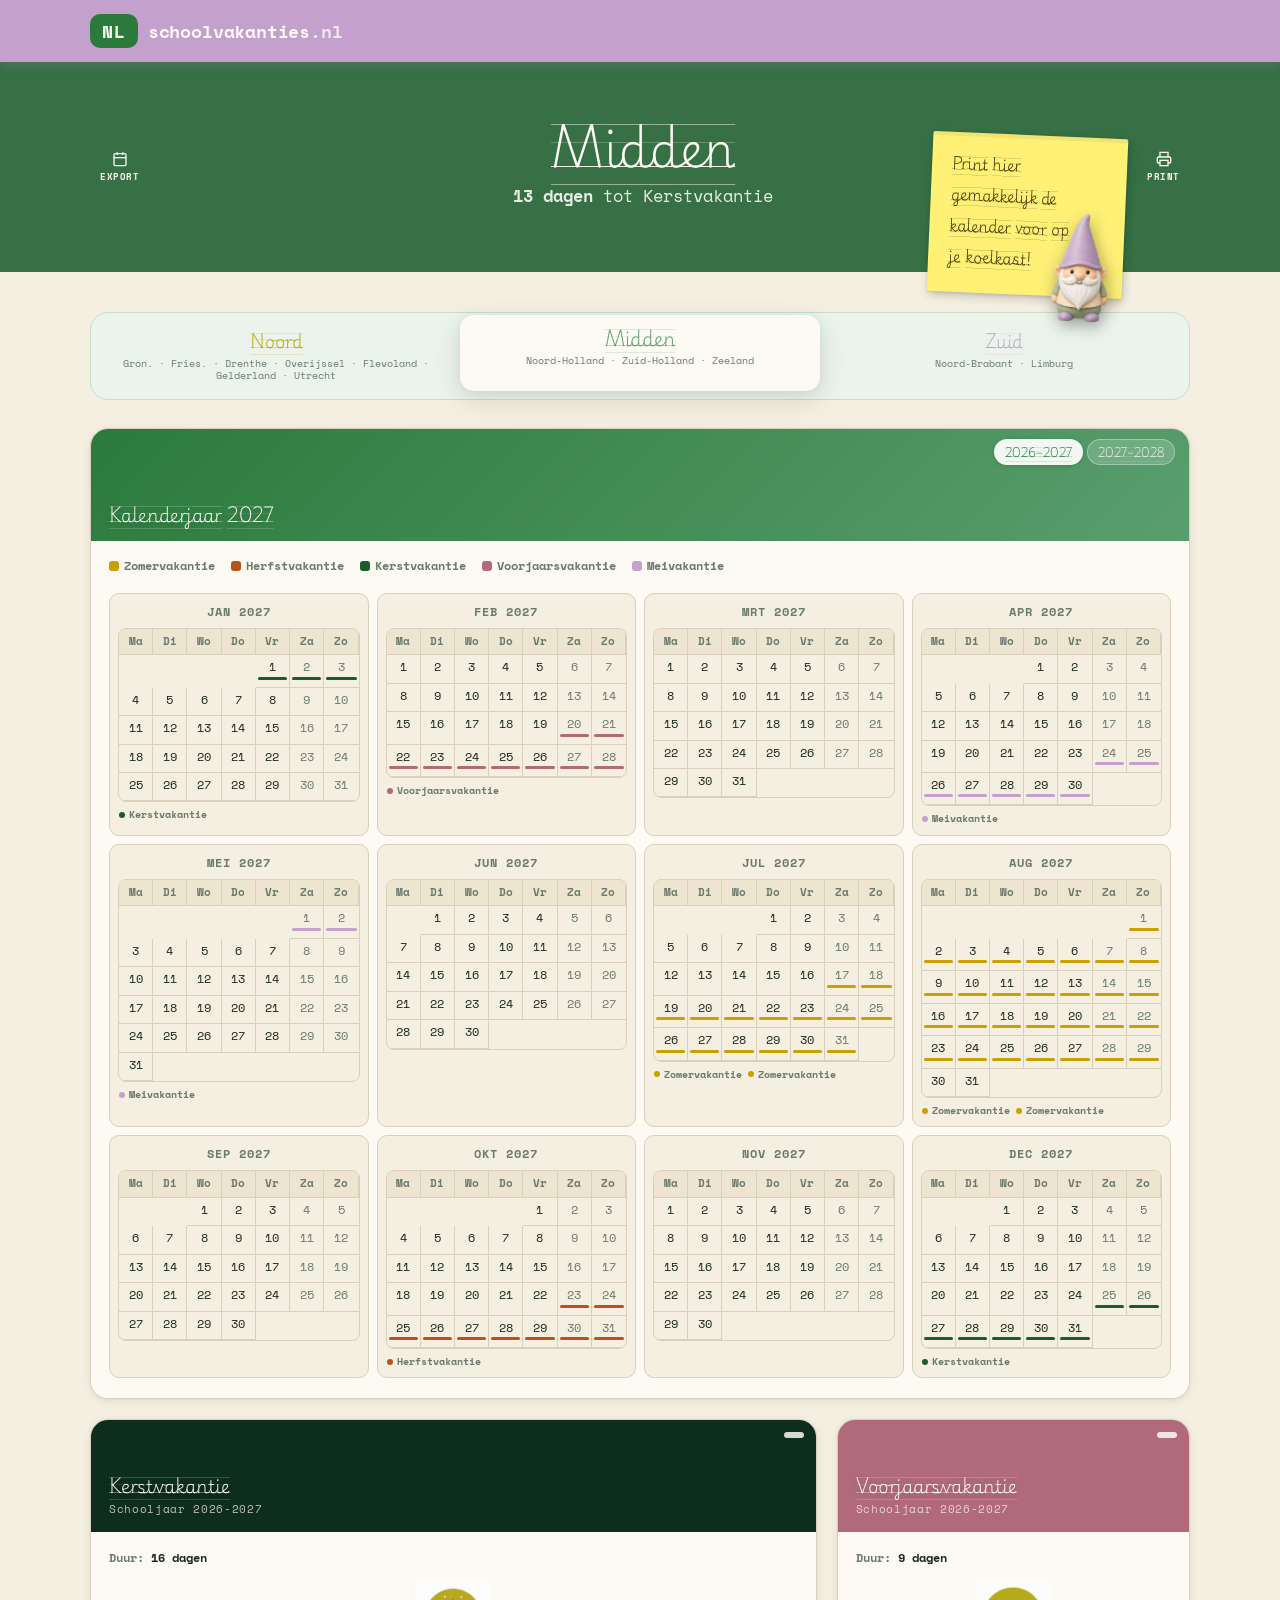
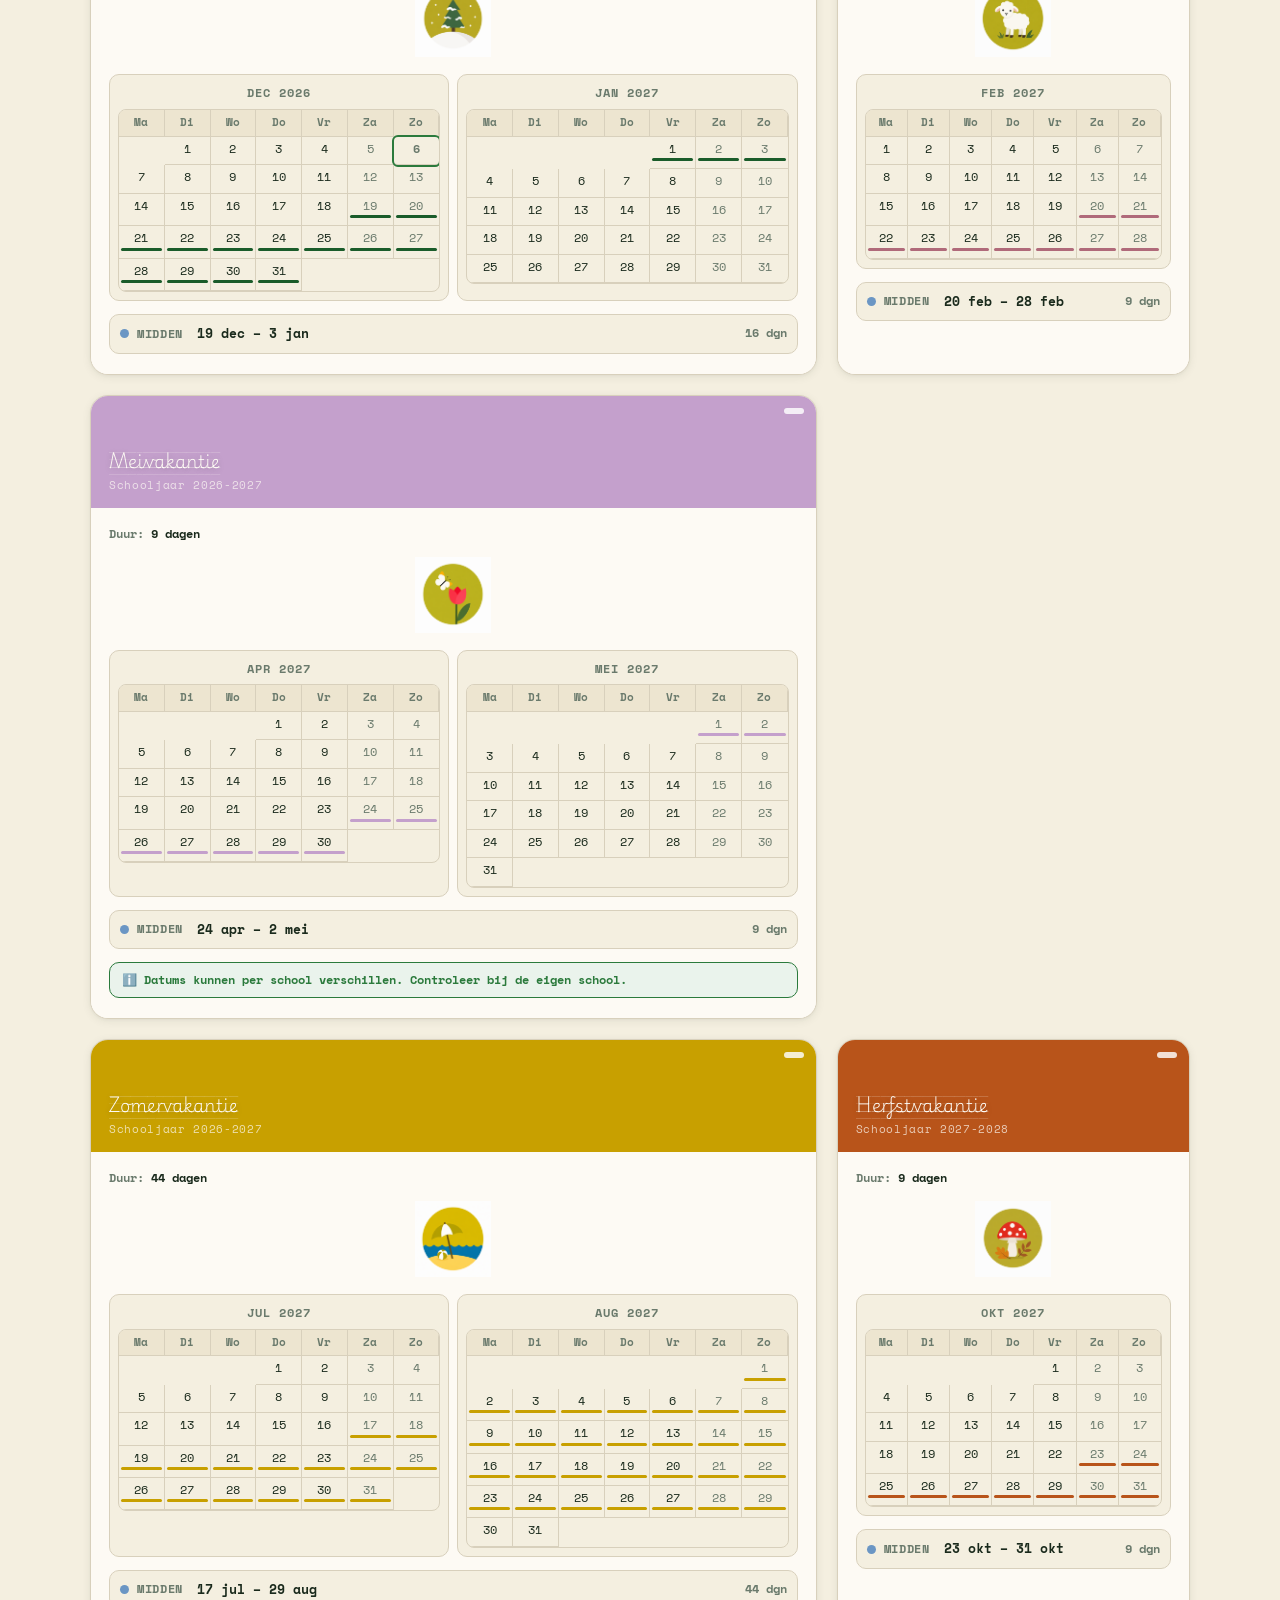
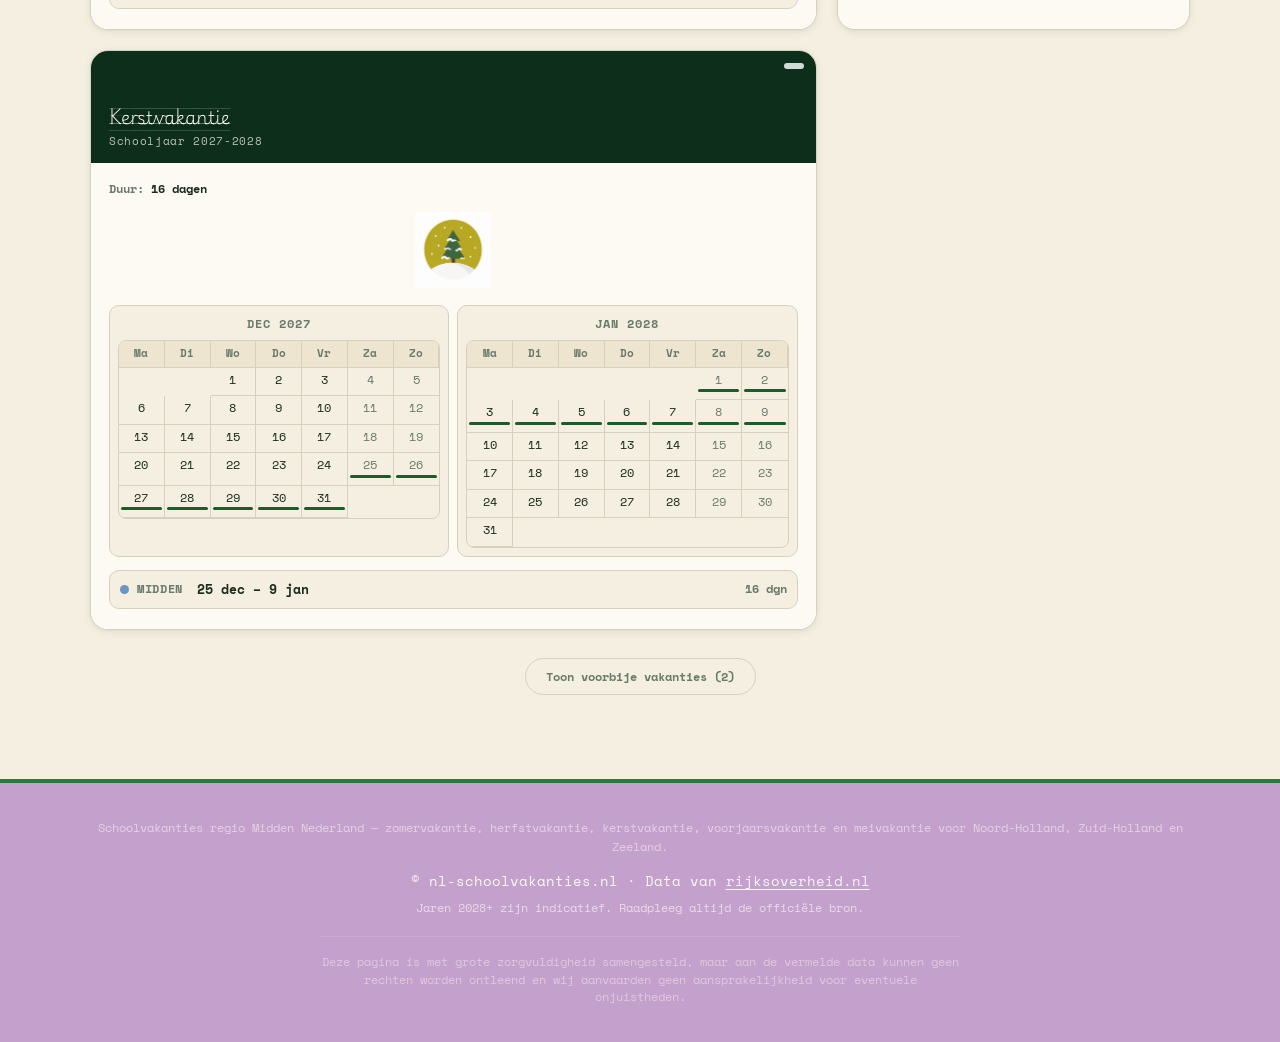
==== midden.html @ 9c5df5be "SEO: aparte regio-pagina's noord.html, midden.html, zuidd.html en sitemap bijgewerkt Co-Authored-By:" ====
<!DOCTYPE html>
<html lang="nl">
<head>
    <meta charset="UTF-8">
    <meta name="viewport" content="width=device-width, initial-scale=1.0">
    <title>Schoolvakanties Midden Nederland 2025-2026 | Noord-Holland, Zuid-Holland, Zeeland</title>
    <meta name="description" content="Alle schoolvakanties voor regio Midden Nederland (Noord-Holland, Zuid-Holland, Zeeland) voor 2025-2026. Met afteltimer en agenda-export.">
    <link rel="canonical" href="https://www.nl-schoolvakanties.nl/midden.html">
    <meta property="og:type" content="website">
    <meta property="og:url" content="https://www.nl-schoolvakanties.nl/midden.html">
    <meta property="og:title" content="Schoolvakanties Midden Nederland 2025-2026">
    <meta property="og:description" content="Schoolvakanties voor regio Midden: Noord-Holland, Zuid-Holland en Zeeland. Zomervakantie, herfstvakantie, kerstvakantie en meer.">
    <meta property="og:image" content="https://www.nl-schoolvakanties.nl/images/icons_seasons/MagnetGnomePastel.png">
    <meta property="og:locale" content="nl_NL">
    <meta name="twitter:card" content="summary">
    <meta name="twitter:title" content="Schoolvakanties Midden Nederland 2025-2026">
    <meta name="twitter:description" content="Schoolvakanties regio Midden: Noord-Holland, Zuid-Holland en Zeeland.">
    <link rel="preconnect" href="https://fonts.googleapis.com">
    <link rel="preconnect" href="https://fonts.gstatic.com" crossorigin>
    <link href="https://fonts.googleapis.com/css2?family=Playwrite+GB+J+Guides:ital@0;1&family=Space+Mono:ital,wght@0,400;0,700;1,400;1,700&display=swap" rel="stylesheet">
    <link rel="stylesheet" href="style.css">
    <script type="application/ld+json">
    {
      "@context": "https://schema.org",
      "@type": "WebPage",
      "name": "Schoolvakanties Midden Nederland 2025-2026",
      "url": "https://www.nl-schoolvakanties.nl/midden.html",
      "description": "Alle schoolvakanties voor regio Midden Nederland voor 2025-2026.",
      "inLanguage": "nl"
    }
    </script>
    <script>window.__defaultRegion = 'midden';</script>
</head>
<body>

<!-- ── Header ──────────────────────────────────────── -->
<header class="header no-print">
    <div class="nav container">
        <a class="logo" href="index.html">
            <span class="logo-mark">NL</span>
            <span class="logo-text">schoolvakanties<span class="logo-tld">.nl</span></span>
        </a>
    </div>
</header>

<!-- Export panel -->
<div class="export-panel no-print" id="export-panel" hidden>
    <div class="export-inner">
        <div class="export-head">
            <strong>📅 Exporteer naar agenda (.ics)</strong>
            <button class="export-close" id="export-close">✕</button>
        </div>
        <label class="export-label">Schooljaar
            <select id="export-year-sel"></select>
        </label>
        <div class="export-btns">
            <button class="ebtn ebtn-alle" data-region="alle"><img src="images/icons_seasons/IconFlag.png" class="ebtn-icon" alt="">Alle regio's</button>
            <button class="ebtn ebtn-noord" data-region="noord"><img src="images/icons_seasons/IconFlag.png" class="ebtn-icon" alt="">Noord</button>
            <button class="ebtn ebtn-midden" data-region="midden"><img src="images/icons_seasons/IconFlag.png" class="ebtn-icon" alt="">Midden</button>
            <button class="ebtn ebtn-zuidd" data-region="zuidd"><img src="images/icons_seasons/IconFlag.png" class="ebtn-icon" alt="">Zuid</button>
        </div>
        <p class="export-hint">Importeer het .ics bestand in Google Agenda, Outlook of Apple Agenda.</p>
    </div>
</div>

<!-- ── Hero / Countdown ────────────────────────────── -->
<div class="hero no-print">
    <div class="hero-inner container">
        <button class="rbtn-action" id="btn-export" title="Exporteer naar agenda">
            <svg width="16" height="16" viewBox="0 0 24 24" fill="none" stroke="currentColor" stroke-width="2"><rect x="3" y="4" width="18" height="18" rx="2"/><line x1="16" y1="2" x2="16" y2="6"/><line x1="8" y1="2" x2="8" y2="6"/><line x1="3" y1="10" x2="21" y2="10"/></svg>
            <span>Export</span>
        </button>
        <div id="countdown"></div>
        <div class="print-btn-wrap">
            <button class="rbtn-action" onclick="triggerPrint()" title="Afdrukken">
                <svg width="16" height="16" viewBox="0 0 24 24" fill="none" stroke="currentColor" stroke-width="2"><polyline points="6 9 6 2 18 2 18 9"/><path d="M6 18H4a2 2 0 01-2-2v-5a2 2 0 012-2h16a2 2 0 012 2v5a2 2 0 01-2 2h-2"/><rect x="6" y="14" width="12" height="8"/></svg>
                <span>Print</span>
            </button>
            <div class="postit no-print">
                <span class="postit-long">Print hier gemakkelijk de kalender voor op<br>je koelkast!</span>
                <span class="postit-short">Print!</span>
                <img src="images/icons_seasons/MagnetGnomePastel.png" class="postit-gnome" alt="Kabouter mascotte">
            </div>
        </div>
    </div>
</div>

<!-- ── Main ────────────────────────────────────────── -->
<main class="main no-print">
    <div class="container">
        <div class="region-row" id="region-row">
            <button class="rbtn rbtn-n" data-region="noord">
                <span class="rbtn-top">Noord</span>
                <span class="rbtn-provinces">Gron. · Fries. · Drenthe · Overijssel · Flevoland · Gelderland · Utrecht</span>
            </button>
            <button class="rbtn rbtn-m active" data-region="midden">
                <span class="rbtn-top">Midden</span>
                <span class="rbtn-provinces">Noord-Holland · Zuid-Holland · Zeeland</span>
            </button>
            <button class="rbtn rbtn-z" data-region="zuidd">
                <span class="rbtn-top">Zuid</span>
                <span class="rbtn-provinces">Noord-Brabant · Limburg</span>
            </button>
        </div>
        <div class="year-bar" id="year-bar"></div>
        <div class="notice" id="notice-provisional" hidden>
            ⚠️ Jaren 2028 en later zijn <strong>indicatief</strong>. Controleer de officiële data op
            <a href="https://www.rijksoverheid.nl/onderwerpen/schoolvakanties" target="_blank" rel="noopener">rijksoverheid.nl</a>.
        </div>
        <div class="cards" id="cards"></div>
    </div>
</main>

<div class="print-only" id="print-root"></div>

<!-- ── Footer ─────────────────────────────────────── -->
<footer class="footer no-print">
    <div class="container">
        <p class="footer-seo">Schoolvakanties regio Midden Nederland — zomervakantie, herfstvakantie, kerstvakantie, voorjaarsvakantie en meivakantie voor Noord-Holland, Zuid-Holland en Zeeland.</p>
        <p>© nl-schoolvakanties.nl · Data van <a href="https://www.rijksoverheid.nl/onderwerpen/schoolvakanties" target="_blank" rel="noopener">rijksoverheid.nl</a></p>
        <p class="footer-sub">Jaren 2028+ zijn indicatief. Raadpleeg altijd de officiële bron.</p>
        <p class="footer-disclaimer">Deze pagina is met grote zorgvuldigheid samengesteld, maar aan de vermelde data kunnen geen rechten worden ontleend en wij aanvaarden geen aansprakelijkheid voor eventuele onjuistheden.</p>
    </div>
</footer>

<script src="script.js"></script>
</body>
</html>
---- style.css ----
/* nl-schoolvakanties.nl
   Stijl: warm · vertrouwd · fris
   Palet: cremewit · bosgroen · zachte lila
   Font: Space Mono + Playwrite GB J Guides */

*, *::before, *::after { box-sizing: border-box; margin: 0; padding: 0; }

:root {
    /* Kernpalet — geïnspireerd op coffee-club kleurenschema */
    --green:       #2B7A3C;   /* bosgroen — primair */
    --green-mid:   #5A9E6E;   /* middengroen — kaartkoppen zomer/herfst */
    --green-light: #EAF3EC;   /* lichtgroen — hover, actieve achtergronden */
    --lilac:       #C4A0CC;   /* zachte lila — accent (mei, tweede kleur) */
    --lilac-light: #F3EDF5;   /* heel licht lila — lila-hover */

    /* Neutrale kleuren */
    --text:    #1A2A1C;   /* donkergroen-zwart */
    --text2:   #6A7A6C;   /* middentoon met groene ondertoon */
    --bg:      #F4EFE0;   /* cremewit — paginaachtergrond */
    --bg2:     #EDE5D0;   /* iets warmer crème */
    --white:   #FDFAF4;   /* warmwit — kaarten */
    --border:  #D8D0BC;   /* warme zandrand */

    /* Regiokleuren — tinten van hetzelfde groen */
    --c-n: #2B7A3C;
    --c-m: #5A9E6E;
    --c-z: #C4A0CC;

    --primary: var(--green);

    --radius:    18px;
    --radius-sm: 10px;
    --shadow-1: 0 2px 10px rgba(26,42,28,.07), 0 1px 3px rgba(26,42,28,.04);
    --shadow-2: 0 8px 28px rgba(26,42,28,.12), 0 2px 8px rgba(26,42,28,.06);
}

body {
    font-family: 'Space Mono', 'Courier New', monospace;
    background: var(--bg);
    color: var(--text);
    line-height: 1.6;
    font-size: 13px;
}

a { color: var(--green); text-underline-offset: 3px; }

.container {
    max-width: 1140px;
    margin: 0 auto;
    padding: 0 20px;
}

/* ── Header ──────────────────────────────────────────── */
.header {
    background: var(--lilac);
    border-bottom: none;
    position: sticky;
    top: 0;
    z-index: 200;
    box-shadow: 0 2px 12px rgba(180,140,190,.25);
}

.nav {
    height: 62px;
    display: flex;
    align-items: center;
    justify-content: space-between;
}

.logo {
    display: flex;
    align-items: center;
    gap: 10px;
    text-decoration: none;
}

.logo-mark {
    background: var(--green);
    color: var(--white);
    font-size: 1.1rem;
    font-weight: 700;
    letter-spacing: 0.05em;
    padding: 5px 12px;
    border-radius: 10px;
    line-height: 1.4;
}

.logo-text {
    font-size: 1.1rem;
    font-weight: 700;
    color: var(--white);
    letter-spacing: -0.01em;
}

.logo-tld { color: rgba(255,255,255,.75); }

.nav-right { display: flex; gap: 8px; align-items: center; }

.print-btn-wrap { position: relative; flex-shrink: 0; }

.rbtn-action {
    display: flex;
    flex-direction: column;
    align-items: center;
    gap: 3px;
    padding: 8px 10px;
    border: none;
    border-radius: 12px;
    background: transparent;
    cursor: pointer;
    transition: background .18s, transform .18s;
    font-family: inherit;
    font-size: 0.58rem;
    font-weight: 700;
    color: var(--white);
    text-transform: uppercase;
    letter-spacing: 0.06em;
    white-space: nowrap;
    flex-shrink: 0;
}

.rbtn-action svg { stroke: var(--white); }
.rbtn-action:hover { background: rgba(255,255,255,.22); transform: translateY(-1px); }
.rbtn-action:active { transform: scale(0.96); }

.postit {
    position: absolute;
    top: -8px;
    right: calc(100% + 12px);
    width: 195px;
    background: #FFF176;
    color: #3A2E00;
    font-family: 'Playwrite GB J Guides', cursive;
    font-size: 0.92rem;
    font-weight: 400;
    line-height: 2.1;
    padding: 16px 20px 20px;
    border-radius: 2px;
    box-shadow: 2px 4px 10px rgba(0,0,0,0.18), 0 1px 3px rgba(0,0,0,0.12);
    transform: rotate(2.5deg);
    z-index: 150;
    pointer-events: none;
}

.postit-gnome {
    position: absolute;
    bottom: -40px;
    right: -50px;
    width: 180px;
    height: auto;
    filter: drop-shadow(2px 5px 8px rgba(0,0,0,0.35));
    pointer-events: none;
}

.postit-short { display: none; }

.postit::before {
    content: '';
    position: absolute;
    top: 0; left: 0; right: 0;
    height: 4px;
    background: rgba(0,0,0,0.06);
    border-radius: 2px 2px 0 0;
}

.nav-btn {
    display: flex;
    align-items: center;
    gap: 6px;
    padding: 7px 16px;
    border: 1.5px solid rgba(255,255,255,.55);
    border-radius: 999px;
    background: rgba(255,255,255,.22);
    color: var(--white);
    font-family: inherit;
    font-size: 0.82rem;
    font-weight: 600;
    cursor: pointer;
    transition: all .18s;
}

.nav-btn:hover {
    background: rgba(255,255,255,.45);
    border-color: rgba(255,255,255,.8);
    color: var(--white);
    box-shadow: none;
}

/* ── Export panel ────────────────────────────────────── */
.export-panel {
    position: fixed;
    top: 72px;
    right: 20px;
    z-index: 300;
    background: var(--white);
    border: 1.5px solid var(--border);
    border-radius: var(--radius);
    box-shadow: var(--shadow-2);
    width: 290px;
    padding: 18px;
}

.export-head {
    display: flex;
    justify-content: space-between;
    align-items: center;
    margin-bottom: 14px;
    font-size: 0.88rem;
    font-weight: 700;
}

.export-close {
    background: none;
    border: none;
    cursor: pointer;
    color: var(--text2);
    font-size: 1rem;
    line-height: 1;
    padding: 2px 6px;
    border-radius: 8px;
}

.export-close:hover { background: var(--bg); }

.export-label {
    display: flex;
    flex-direction: column;
    gap: 4px;
    font-size: 0.78rem;
    font-weight: 600;
    color: var(--text2);
    margin-bottom: 12px;
}

.export-label select {
    font-family: inherit;
    font-size: 0.88rem;
    padding: 7px 10px;
    border: 1.5px solid var(--border);
    border-radius: var(--radius-sm);
    background: var(--white);
    color: var(--text);
    cursor: pointer;
}

.export-btns { display: flex; flex-direction: column; gap: 6px; }

.ebtn {
    padding: 10px 14px;
    border: 1.5px solid var(--border);
    border-radius: var(--radius-sm);
    background: var(--bg);
    color: var(--text);
    font-family: inherit;
    font-size: 0.82rem;
    font-weight: 600;
    cursor: pointer;
    text-align: left;
    transition: all .15s;
}

.ebtn:hover { background: var(--bg2); border-color: var(--green); box-shadow: var(--shadow-1); }

.ebtn-icon {
    width: 20px;
    height: 20px;
    object-fit: contain;
    vertical-align: middle;
    margin-right: 8px;
}

.ebtn-noord { border-left: 4px solid #B5A800; }
.ebtn-noord:hover { border-left-color: #B5A800; border-color: #B5A800; background: #FAFAE8; }

.ebtn-midden { border-left: 4px solid var(--green-mid); }
.ebtn-midden:hover { border-left-color: var(--green-mid); border-color: var(--green-mid); background: var(--green-light); }

.ebtn-zuidd { border-left: 4px solid var(--lilac); }
.ebtn-zuidd:hover { border-left-color: var(--lilac); border-color: var(--lilac); background: var(--lilac-light); }

.export-hint {
    margin-top: 12px;
    font-size: 0.74rem;
    color: var(--text2);
    line-height: 1.45;
}

/* ── Hero ────────────────────────────────────────────── */
.hero {
    padding: 56px 0;
    position: relative;
    overflow: visible;
    background: var(--green);
    transition: background .3s;
}

/* Zachte seizoenskleuren */
.hero[data-season="zomer"]    { background: var(--green-mid); }
.hero[data-season="herfst"]   { background: var(--green-mid); }
.hero[data-season="kerst"]    { background: #1A5C2A; }
.hero[data-season="voorjaar"] { background: var(--green); }
.hero[data-season="mei"]      { background: var(--lilac); }

/* Lichte overlay voor zachte look */
.hero::before {
    content: '';
    position: absolute;
    inset: 0;
    z-index: 1;
    background: rgba(255,255,255,0.12);
}

.hero-inner {
    position: relative;
    z-index: 2;
    display: flex;
    align-items: center;
    justify-content: space-between;
    gap: 16px;
}

#countdown { flex: 1; text-align: center; }

/* Banner — vakantiename + datumrange */
#countdown { color: var(--white); }

.cd-region {
    font-family: 'Playwrite GB J Guides', cursive;
    font-size: 3rem;
    font-weight: 400;
    line-height: 1.15;
    margin-bottom: 10px;
}

.cd-countdown {
    font-size: 1.05rem;
    opacity: 0.9;
    font-weight: 500;
    margin-bottom: 6px;
}

.cd-countdown strong { font-weight: 700; }

.cd-dates {
    font-size: 0.88rem;
    opacity: 0.72;
    font-weight: 500;
}


/* ── Main ────────────────────────────────────────────── */
.main { padding: 40px 0 80px; }

/* ── Region selector — strip ─────────────────────────── */
.region-header { margin-bottom: 8px; }

.region-prompt {
    font-size: 0.7rem;
    font-weight: 700;
    color: var(--text2);
    text-transform: uppercase;
    letter-spacing: 0.10em;
}

/* Strip-container */
.region-row {
    display: flex;
    gap: 4px;
    margin-bottom: 28px;
    background: var(--green-light);
    border-radius: var(--radius);
    padding: 5px;
    border: 1.5px solid #C8DDCA;
}

/* Tab-knop */
.rbtn {
    flex: 1;
    display: flex;
    flex-direction: column;
    align-items: center;
    padding: 12px 8px;
    border: none;
    border-radius: 14px;
    background: transparent;
    cursor: pointer;
    transition: background .18s, box-shadow .18s, transform .18s;
    font-family: inherit;
    text-align: center;
    box-shadow: none;
}

.rbtn:hover { background: rgba(255,255,255,.55); transform: translateY(-1px); }
.rbtn:active { transform: scale(0.96); }

/* Actieve tab: wit kaartje, omhoog */
.rbtn.active {
    background: var(--white);
    box-shadow: var(--shadow-2);
    transform: translateY(-3px);
}

.rbtn.active .rbtn-top {
    transform: scale(1.1);
    display: inline-block;
    transition: transform .18s ease;
}

.rbtn-top-alle {
    font-family: 'Playwrite GB J Guides', cursive;
    font-size: 1.05rem;
    font-weight: 400;
    color: var(--green);
    line-height: 1.3;
    margin-bottom: 2px;
}

.rbtn-top {
    line-height: 1;
    margin-bottom: 2px;
}

.rbtn-n .rbtn-top { font-family: 'Playwrite GB J Guides', cursive; font-size: 1.05rem; font-weight: 400; color: #B5A800;          line-height: 1.3; }
.rbtn-m .rbtn-top { font-family: 'Playwrite GB J Guides', cursive; font-size: 1.05rem; font-weight: 400; color: var(--green-mid); line-height: 1.3; }
.rbtn-z .rbtn-top { font-family: 'Playwrite GB J Guides', cursive; font-size: 1.05rem; font-weight: 400; color: var(--lilac);     line-height: 1.3; }

.rbtn-name {
    font-size: 0.78rem;
    font-weight: 700;
    color: var(--text);
    text-transform: uppercase;
    letter-spacing: 0.05em;
}

.rbtn-provinces {
    font-size: 0.6rem;
    color: var(--text2);
    line-height: 1.3;
    margin-top: 3px;
}

/* ── Year bar (verborgen — tabs zitten in de jaarkaart-banner) */
.year-bar { display: none; }

.ytab {
    padding: 6px 16px;
    border: 1.5px solid var(--border);
    border-radius: 999px;
    background: var(--white);
    color: var(--text2);
    font-family: inherit;
    font-size: 0.82rem;
    font-weight: 600;
    cursor: pointer;
    transition: all .18s;
}

.ytab:hover { border-color: var(--green); color: var(--green); background: var(--green-light); }
.ytab.active { background: var(--green); border-color: var(--green); color: var(--white); font-weight: 700; box-shadow: 0 2px 8px rgba(43,122,60,.25); }

/* Past toggle button */
.past-toggle-wrap {
    grid-column: 1 / -1;
    display: flex;
    justify-content: center;
    padding: 8px 0 4px;
}

.past-toggle-btn {
    padding: 8px 20px;
    border: 1.5px solid var(--border);
    border-radius: 999px;
    background: var(--bg);
    color: var(--text2);
    font-family: inherit;
    font-size: 0.78rem;
    font-weight: 600;
    cursor: pointer;
    transition: all .15s;
}

.past-toggle-btn:hover {
    border-color: var(--green);
    color: var(--green);
    background: var(--green-light);
}

/* Provisional notice */
.notice {
    background: var(--green-light);
    border: 1.5px solid var(--green);
    border-radius: var(--radius-sm);
    padding: 10px 16px;
    font-size: 0.8rem;
    color: var(--text);
    margin-bottom: 22px;
    font-weight: 600;
}

/* ── Cards grid ──────────────────────────────────────── */
.cards {
    display: grid;
    grid-template-columns: repeat(auto-fill, minmax(340px, 1fr));
    gap: 20px;
}

/* ── Wide vacation card (spans 2 months) ────────────── */
@media (min-width: 700px) {
    .card--wide { grid-column: span 2; }
}

/* ── Year overview card ──────────────────────────────── */
.year-card {
    grid-column: 1 / -1;
}

.year-card-img {
    background: linear-gradient(135deg, var(--green) 0%, var(--green-mid) 100%);
    height: 136px;
}

.year-card-tabs {
    position: absolute;
    top: 10px;
    right: 14px;
    display: flex;
    flex-wrap: wrap;
    justify-content: flex-end;
    gap: 4px;
    z-index: 1;
}

.year-card-tabs .ytab {
    padding: 3px 10px;
    font-size: 0.70rem;
    font-family: 'Playwrite GB J Guides', cursive;
    font-weight: 400;
    background: rgba(255,255,255,0.18);
    border-color: rgba(255,255,255,0.35);
    color: rgba(255,255,255,0.85);
}

.year-card-tabs .ytab:hover {
    background: rgba(255,255,255,0.32);
    border-color: rgba(255,255,255,0.65);
    color: #fff;
}

.year-card-tabs .ytab.active {
    background: rgba(255,255,255,0.92);
    border-color: transparent;
    color: var(--green);
    box-shadow: 0 1px 4px rgba(0,0,0,0.15);
}

.year-cal-grid {
    display: grid;
    grid-template-columns: repeat(4, 1fr);
    gap: 8px;
}

@media (max-width: 960px) {
    .year-cal-grid { grid-template-columns: repeat(3, 1fr); }
}

@media (max-width: 640px) {
    .year-cal-grid {
        display: flex;
        flex-wrap: nowrap;
        overflow-x: auto;
        -webkit-overflow-scrolling: touch;
        padding-bottom: 4px;
    }
    .year-card .mini-cal { min-width: 140px; flex-shrink: 0; }
}

.year-card .mini-cal { min-width: unset; }

.ycal-legend {
    display: flex;
    flex-wrap: wrap;
    gap: 6px 16px;
    font-size: 0.74rem;
    font-weight: 600;
    color: var(--text2);
    margin-bottom: 4px;
}

.ycal-legend-item {
    display: flex;
    align-items: center;
    gap: 5px;
}

.ycal-swatch {
    width: 10px;
    height: 10px;
    border-radius: 3px;
    flex-shrink: 0;
}

/* ── Vacation card ───────────────────────────────────── */
.card {
    background: var(--white);
    border-radius: var(--radius);
    box-shadow: var(--shadow-1);
    overflow: hidden;
    transition: box-shadow .2s, transform .2s;
    display: flex;
    flex-direction: column;
    border: 1.5px solid var(--border);
}

.card:hover { box-shadow: var(--shadow-2); transform: translateY(-3px); }
.card.past { opacity: .45; }
.card.past .card-img {
    height: 62px;
    cursor: pointer;
    user-select: none;
}
.card.past .card-img:hover { filter: brightness(1.1); }
.card.past .card-img::after {
    content: '▾';
    position: absolute;
    bottom: 8px;
    right: 14px;
    font-size: 0.85rem;
    color: rgba(255,255,255,.7);
    transition: transform 0.25s ease;
}
.card.past.expanded { opacity: .75; }
.card.past.expanded .card-img::after { transform: rotate(180deg); }
.card.past .card-body {
    max-height: 0;
    overflow: hidden;
    padding: 0 18px;
    transition: max-height 0.35s ease, padding 0.25s ease;
}
.card.past.expanded .card-body {
    max-height: 900px;
    padding: 16px 18px 20px;
}

/* Card header */
.card-img {
    height: 112px;
    display: flex;
    align-items: flex-end;
    padding: 14px 18px;
    position: relative;
    overflow: hidden;
}

.card-img-deco {
    position: absolute;
    top: 0; right: 0; bottom: 0; left: 0;
    display: flex;
    align-items: center;
    justify-content: flex-end;
    padding-right: 16px;
    font-size: 5.5rem;
    opacity: 0.15;
    line-height: 1;
    pointer-events: none;
    user-select: none;
}

/* Clay SVG illustration inside deco area */
.card-img-deco .deco-clay {
    width: 88px;
    height: 88px;
    object-fit: contain;
}

/* Monochromatisch groen + lila accent */
.card[data-type="zomer"]    .card-img { background: #C8A000; }
.card[data-type="herfst"]   .card-img { background: #B8541A; }
.card[data-type="kerst"]    .card-img { background: #0D2E1A; }
.card[data-type="voorjaar"] .card-img { background: #B06A7A; }
.card[data-type="mei"]      .card-img { background: var(--lilac); }

.card-img-text {
    position: relative;
    color: var(--white);
}

.card-img-name {
    font-family: 'Playwrite GB J Guides', cursive;
    font-size: 1.1rem;
    font-weight: 400;
    letter-spacing: 0;
    line-height: 1.3;
    text-shadow: 0 1px 6px rgba(0,0,0,.18);
}

.card-img-year {
    font-size: 0.7rem;
    opacity: 0.72;
    margin-top: 3px;
    font-weight: 500;
    letter-spacing: 0.06em;
}

/* Status badge */
.card-badge {
    position: absolute;
    top: 12px;
    right: 12px;
    font-size: 0.64rem;
    font-weight: 700;
    text-transform: uppercase;
    letter-spacing: 0.10em;
    padding: 3px 10px;
    border-radius: 999px;
    backdrop-filter: blur(8px);
}

.badge-current  { background: rgba(255,255,255,.92); color: var(--green); }
.badge-upcoming { background: rgba(255,255,255,.82); color: var(--text); }
.badge-past     { background: rgba(0,0,0,.28);       color: rgba(255,255,255,.80); }

/* Card body */
.card-body {
    padding: 16px 18px 20px;
    flex: 1;
    display: flex;
    flex-direction: column;
    gap: 13px;
    background: var(--white);
}

/* Duration summary */
.card-duration {
    font-size: 0.78rem;
    color: var(--text2);
    font-weight: 600;
}

.card-duration strong { color: var(--text); }

/* Season icon */
.season-icon {
    display: block;
    width: 76px;
    height: 76px;
    margin: 0 auto 4px;
    object-fit: contain;
}

/* Mini calendar */
.mini-cal-wrap {
    display: flex;
    gap: 8px;
    flex-wrap: wrap;
}

.mini-cal {
    flex: 1;
    min-width: 130px;
    background: var(--bg);
    border-radius: var(--radius-sm);
    padding: 8px;
    border: 1px solid var(--border);
}

.mc-title {
    font-size: 0.78rem;
    font-weight: 700;
    text-align: center;
    color: var(--text2);
    margin-bottom: 6px;
    text-transform: uppercase;
    letter-spacing: 0.08em;
}

.mc-grid {
    display: grid;
    grid-template-columns: repeat(7, 1fr);
    gap: 0;
    border: 1px solid var(--border);
    border-radius: 8px;
    overflow: hidden;
}

.mc-head {
    font-size: 0.68rem;
    font-weight: 700;
    text-align: center;
    color: var(--text2);
    padding: 4px 2px;
    background: var(--bg2);
    border-right: 1px solid var(--border);
    border-bottom: 1px solid var(--border);
}

.mc-head:last-of-type { border-right: none; }

.mc-day {
    font-size: 0.78rem;
    text-align: center;
    padding: 3px 2px;
    line-height: 1.4;
    position: relative;
    border-right: 1px solid var(--border);
    border-bottom: 1px solid var(--border);
    font-weight: 500;
}

.mc-day:nth-child(7n) { border-right: none; }

.mc-day.today {
    font-weight: 700;
    outline: 2px solid var(--green);
    border-radius: 4px;
}

.mc-day.weekend { color: var(--text2); }

.mc-day::after {
    content: '';
    display: block;
    height: 3px;
    border-radius: 2px;
    margin-top: 1px;
}

.mc-day.vac { font-weight: 600; }

.mc-vac-row {
    display: flex;
    flex-wrap: wrap;
    gap: 3px 6px;
    margin-top: 5px;
    padding: 0 1px;
}

.mc-vac-label {
    display: flex;
    align-items: center;
    gap: 4px;
    font-size: 0.60rem;
    font-weight: 600;
    color: var(--text2);
}

.mc-vac-dot {
    display: inline-block;
    width: 6px;
    height: 6px;
    border-radius: 50%;
    flex-shrink: 0;
}

/* Region rows */
.region-rows { display: flex; flex-direction: column; gap: 7px; }

.rrow {
    display: flex;
    align-items: center;
    gap: 8px;
    padding: 8px 10px;
    border-radius: var(--radius-sm);
    transition: background .12s;
}

.rrow.active { background: var(--bg); border: 1px solid var(--border); }
.rrow.dimmed { opacity: .28; }

.rrow-dot {
    width: 9px;
    height: 9px;
    border-radius: 50%;
    flex-shrink: 0;
}

.rrow-name {
    font-size: 0.72rem;
    font-weight: 700;
    min-width: 52px;
    color: var(--text2);
    text-transform: uppercase;
    letter-spacing: 0.06em;
}

.rrow-dates { font-size: 0.84rem; color: var(--text); flex: 1; font-weight: 600; }

.rrow-days {
    font-size: 0.74rem;
    color: var(--text2);
    white-space: nowrap;
    font-weight: 600;
}

.card-note {
    font-size: 0.76rem;
    color: var(--green);
    background: var(--green-light);
    border: 1.5px solid var(--green);
    border-radius: var(--radius-sm);
    padding: 8px 12px;
    line-height: 1.45;
    font-weight: 600;
}

.rrow-same {
    font-size: 0.72rem;
    color: var(--text2);
    font-style: italic;
    padding: 5px 10px;
    text-align: center;
    background: var(--bg);
    border-radius: var(--radius-sm);
    border: 1px solid var(--border);
    font-weight: 600;
}

/* ── Print styles ────────────────────────────────────── */
.print-only { display: none; }

@page { margin: 0; }

@media print {
    .no-print { display: none !important; }
    .print-only { display: block; }

    body { background: #fff; font-size: 12px; font-family: 'Space Mono', monospace; }

    .print-header {
        font-size: 0.82rem;
        font-weight: 700;
        color: #333;
        padding: 14px 24px 6px;
        border-bottom: 1.5px solid #ddd;
        margin-bottom: 4px;
    }

    .print-month { page-break-before: always; padding: 16px 24px; }
    .print-month:first-of-type { page-break-before: avoid; }

    .pm-title { font-size: 1.1rem; font-weight: 700; margin-bottom: 4px; color: #2A2018; }

    .pm-legend { display: flex; gap: 16px; margin-bottom: 12px; font-size: 0.78rem; }
    .pm-legend-item { display: flex; align-items: center; gap: 5px; }
    .pm-swatch { width: 12px; height: 12px; border-radius: 3px; }

    .pm-grid {
        display: grid;
        grid-template-columns: repeat(7, 1fr);
        gap: 2px;
        border: 1px solid #DDD5C8;
        border-radius: 6px;
        overflow: hidden;
    }

    .pm-head {
        background: #F0EBE0;
        font-size: 0.7rem;
        font-weight: 700;
        text-align: center;
        padding: 6px 2px;
        border-right: 1px solid #DDD5C8;
    }

    .pm-cell { min-height: 60px; border-right: 1px solid #eee; border-top: 1px solid #eee; padding: 4px; vertical-align: top; position: relative; }
    .pm-cell.outside { background: #FAF7F0; }
    .pm-cell.weekend .pm-num { color: #8A7E72; }

    .pm-num { font-size: 0.85rem; font-weight: 600; display: block; margin-bottom: 2px; }

    .pm-today .pm-num {
        background: #7BA891;
        color: #fff;
        border-radius: 50%;
        width: 20px;
        height: 20px;
        display: flex;
        align-items: center;
        justify-content: center;
    }

    .pm-vac-bar { font-size: 0.6rem; font-weight: 700; border-radius: 4px; padding: 2px 4px; margin-top: 1px; color: #fff; }
}

/* Post-it verborgen op tussenliggende breedtes — te weinig ruimte naast vakantiename */
@media (min-width: 681px) and (max-width: 960px) {
    .postit { display: none; }
}

/* ── Responsive ──────────────────────────────────────── */
@media (max-width: 680px) {
    .cards { grid-template-columns: 1fr; }
    .cd-name { font-size: 1.6rem; }
    .hero { padding: 36px 0; }
    .rbtn { padding: 10px 6px; }
    .rbtn-provinces { display: none; }
    .postit {
        display: block;
        width: 72px;
        font-size: 0.82rem;
        line-height: 1.5;
        padding: 7px 7px 18px;
        right: 0;
        transform: rotate(3deg);
    }
    .postit-gnome { width: 80px; bottom: -10px; right: -22px; }
    .postit-long { display: none; }
    .postit-short { display: inline; }
    .mini-cal-wrap {
        flex-wrap: nowrap;
        overflow-x: auto;
        -webkit-overflow-scrolling: touch;
        padding-bottom: 4px;
    }
    .mini-cal { min-width: 140px; flex-shrink: 0; }
}

/* ── Footer ──────────────────────────────────────────── */
.footer {
    background: var(--lilac);
    color: var(--white);
    border-top: 4px solid var(--green);
    padding: 36px 24px;
    text-align: center;
    font-size: 0.875rem;
    font-weight: 500;
}

.footer a { color: rgba(255,255,255,.90); text-underline-offset: 3px; }

.footer-sub { font-size: 0.76rem; opacity: 0.65; margin-top: 6px; }

.footer-seo { font-size: 0.72rem; opacity: 0.55; margin-bottom: 14px; line-height: 1.6; }

.footer-disclaimer {
    margin-top: 18px;
    padding-top: 16px;
    border-top: 1px solid rgba(255,255,255,.25);
    font-size: 0.72rem;
    opacity: 0.45;
    max-width: 640px;
    margin-left: auto;
    margin-right: auto;
    line-height: 1.55;
}
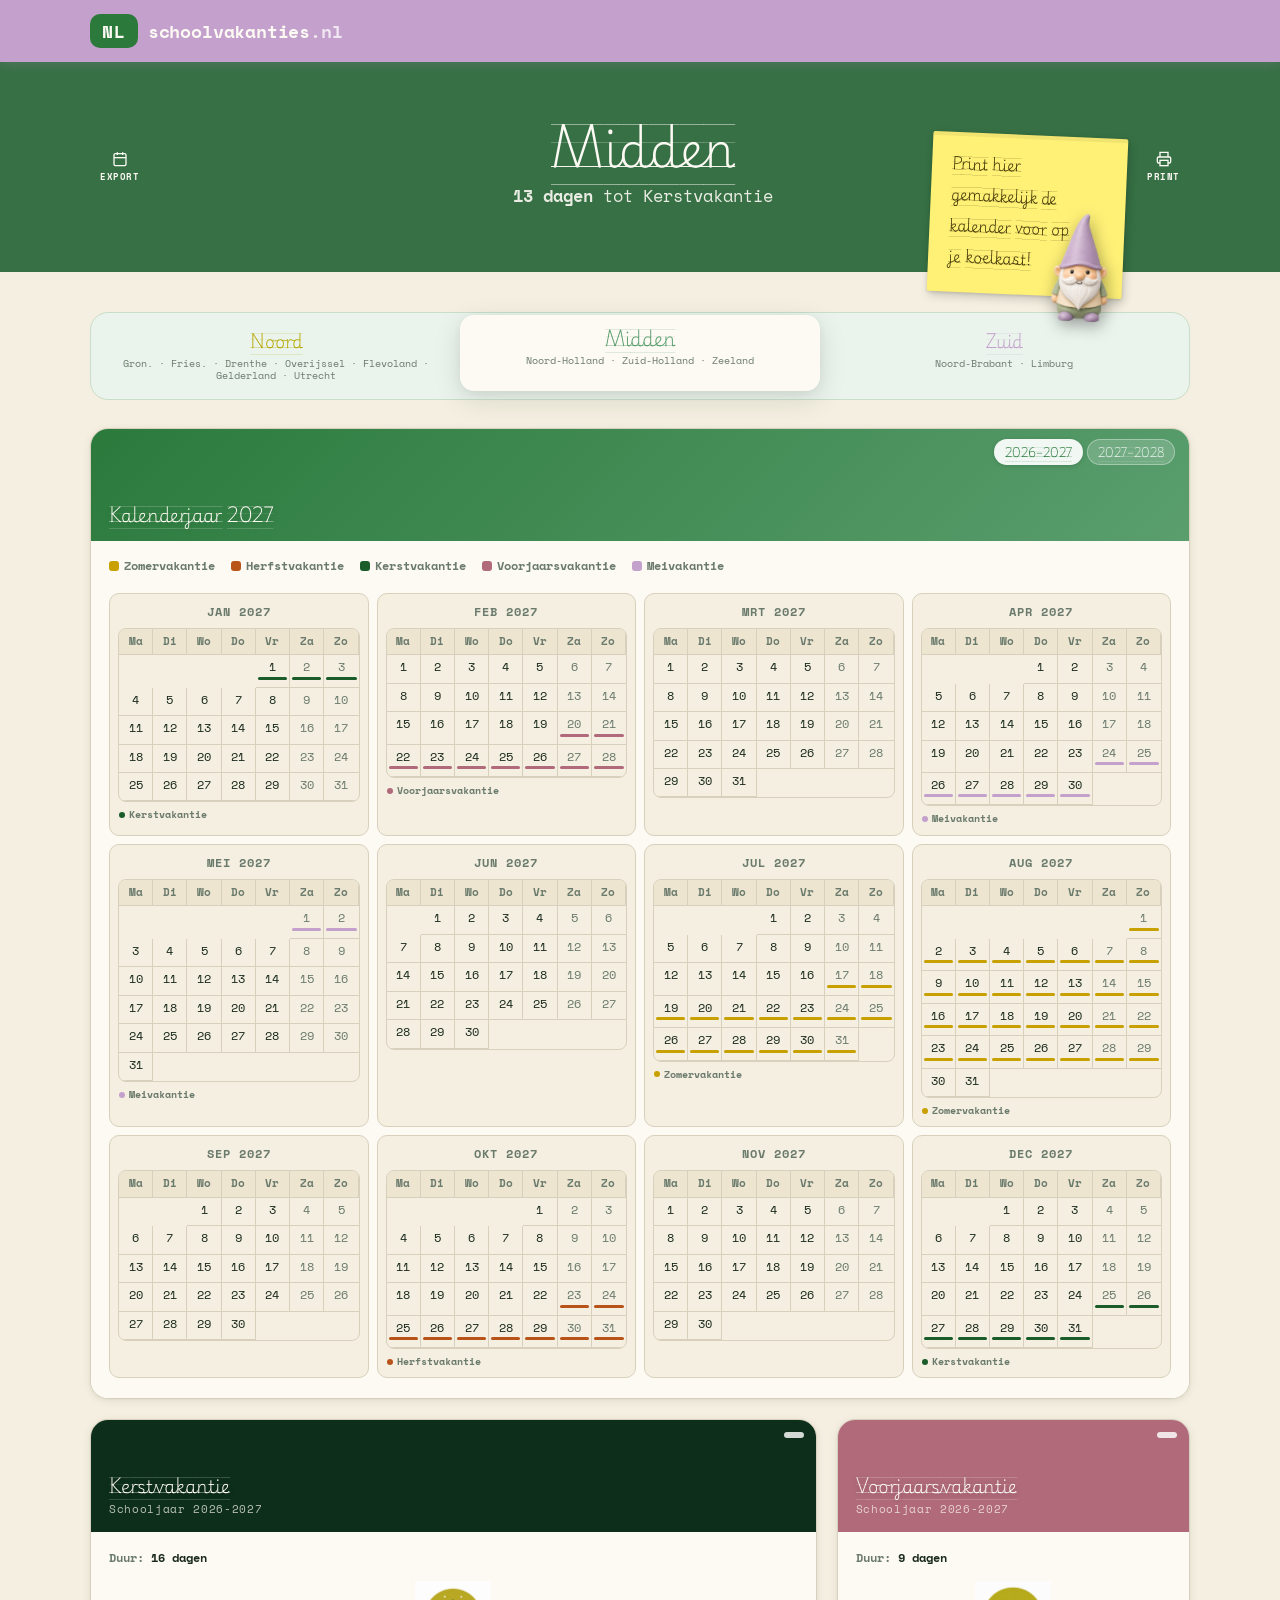
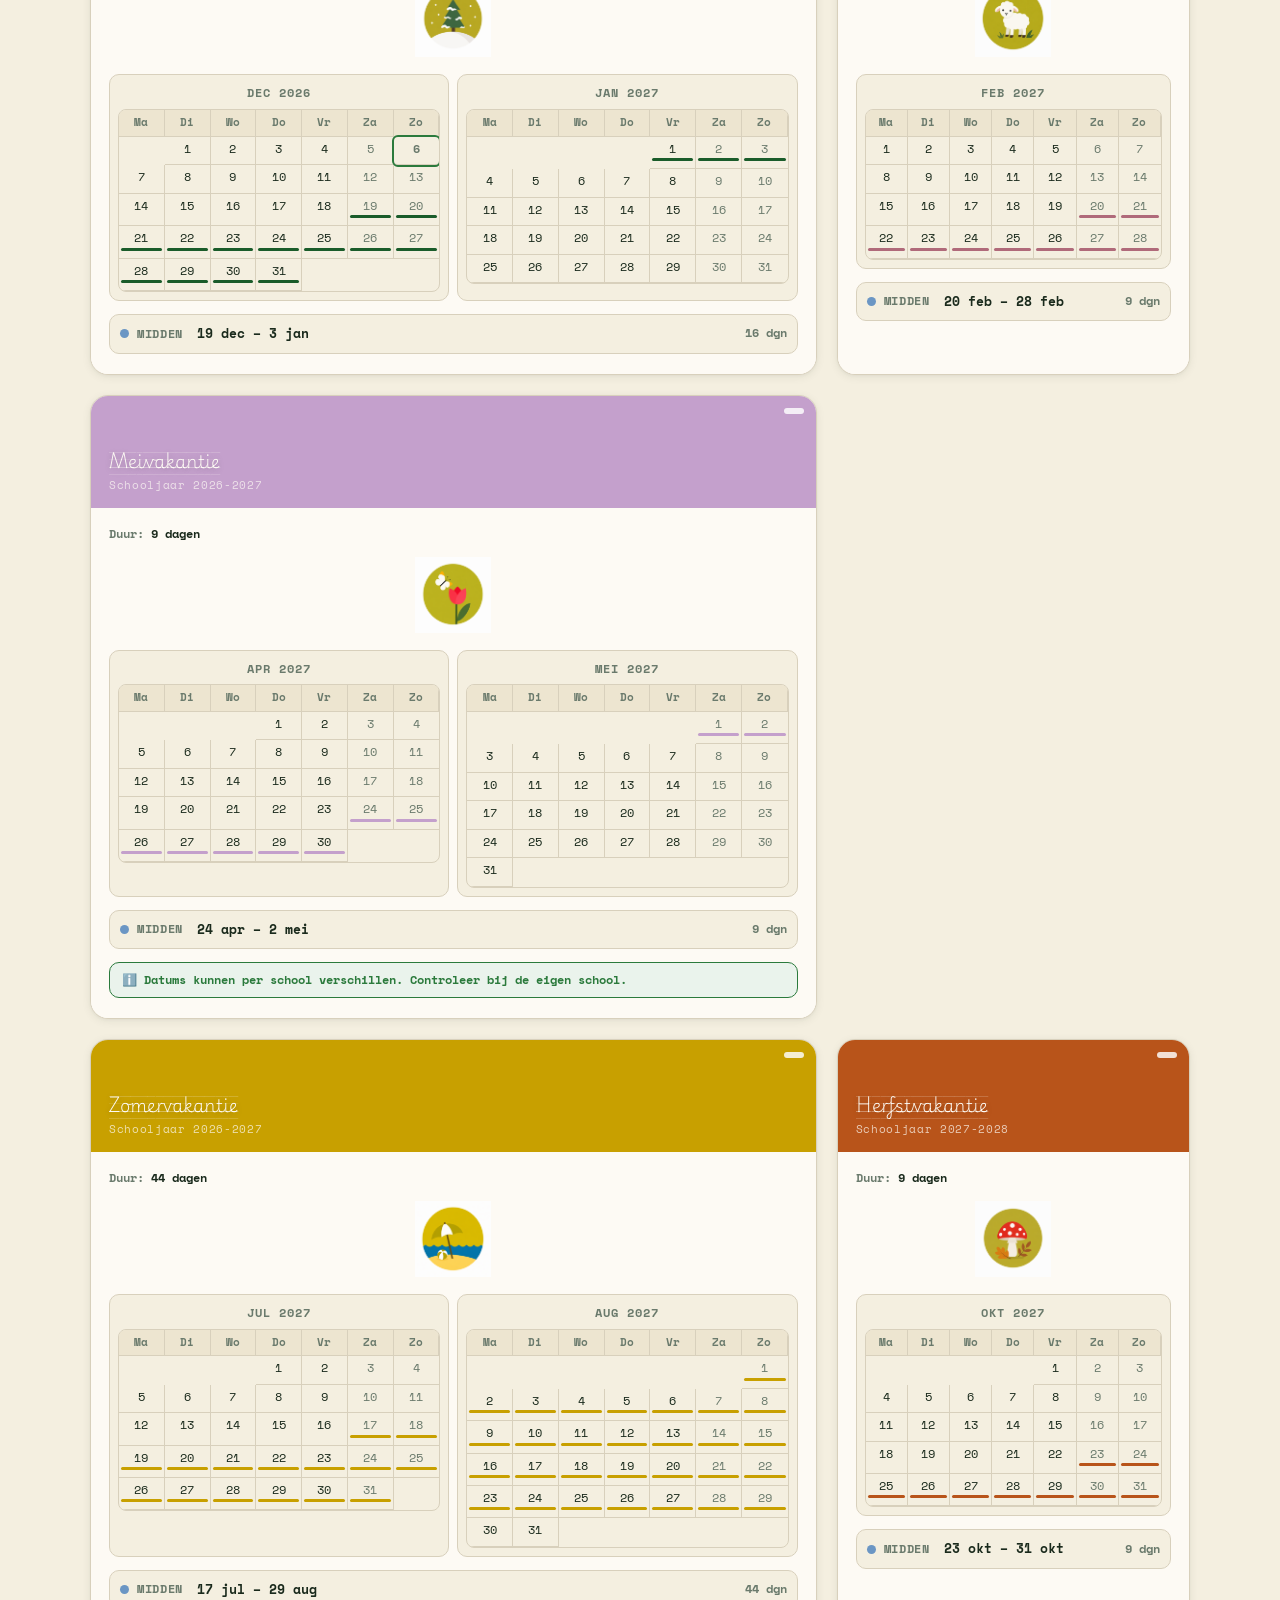
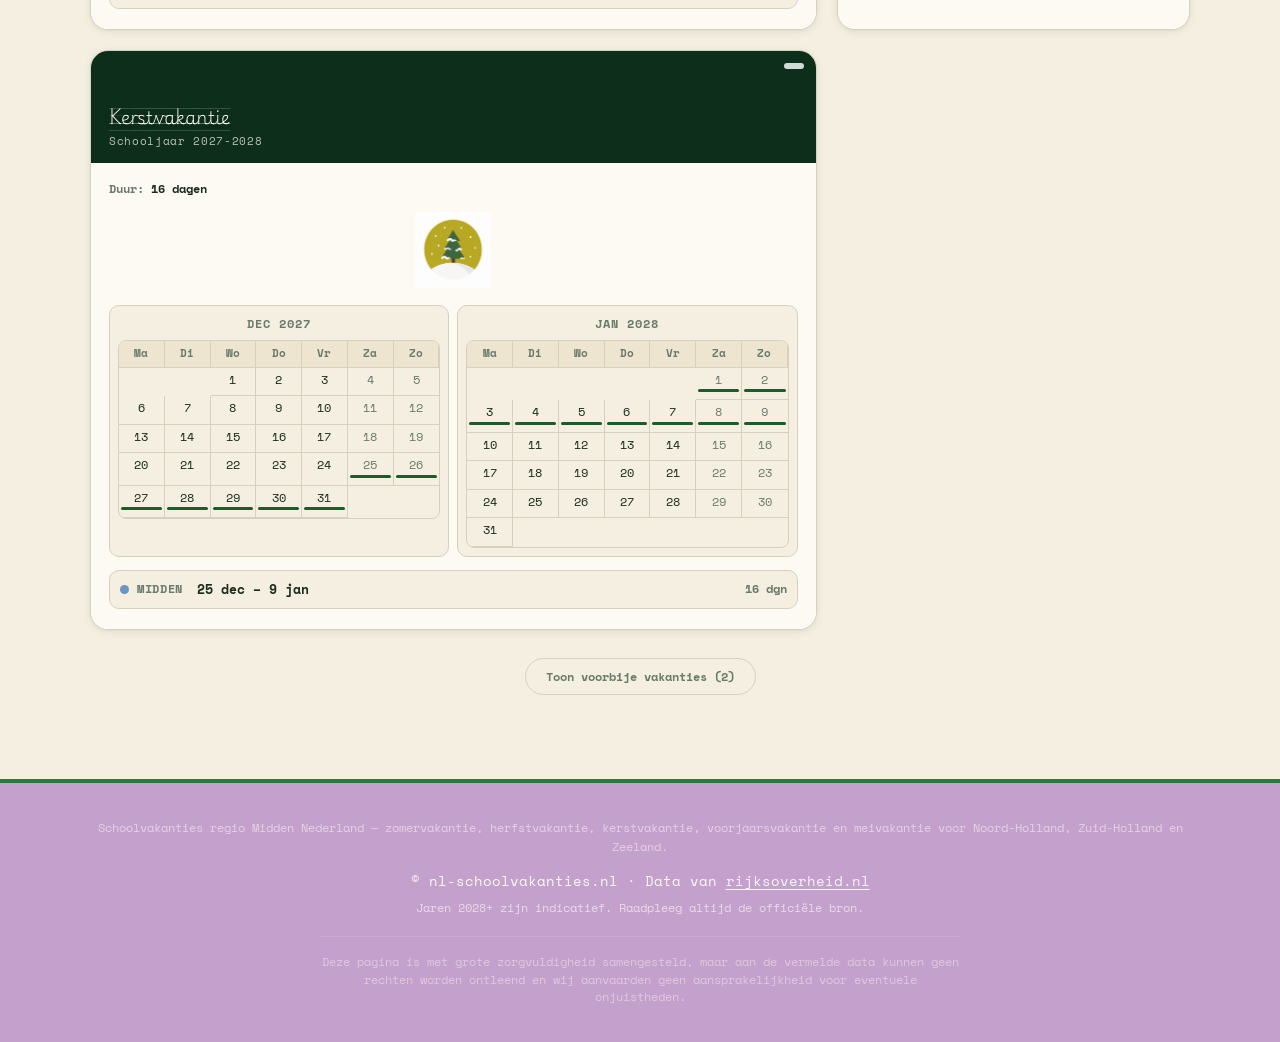
==== commit 56fd7871: "SEO-verbeteringen: h1-tags, favicon, logo-link, sitemap lastmod - Voeg verborgen h1-tag toe aan alle" ====
--- a/midden.html
+++ b/midden.html
@@ -19,6 +19,7 @@
     <link rel="preconnect" href="https://fonts.gstatic.com" crossorigin>
     <link href="https://fonts.googleapis.com/css2?family=Playwrite+GB+J+Guides:ital@0;1&family=Space+Mono:ital,wght@0,400;0,700;1,400;1,700&display=swap" rel="stylesheet">
     <link rel="stylesheet" href="style.css">
+    <link rel="icon" href="images/icons_seasons/MagnetGnomePastel.png" type="image/png">
     <script type="application/ld+json">
     {
       "@context": "https://schema.org",
@@ -88,6 +89,8 @@
 <!-- ── Main ────────────────────────────────────────── -->
 <main class="main no-print">
     <div class="container">
+        <h1 class="sr-only">Schoolvakanties Regio Midden Nederland – Noord-Holland, Zuid-Holland en Zeeland</h1>
+
         <div class="region-row" id="region-row">
             <button class="rbtn rbtn-n" data-region="noord">
                 <span class="rbtn-top">Noord</span>
--- a/style.css
+++ b/style.css
@@ -1042,3 +1042,15 @@
     margin-right: auto;
     line-height: 1.55;
 }
+
+.sr-only {
+    position: absolute;
+    width: 1px;
+    height: 1px;
+    padding: 0;
+    margin: -1px;
+    overflow: hidden;
+    clip: rect(0,0,0,0);
+    white-space: nowrap;
+    border: 0;
+}
